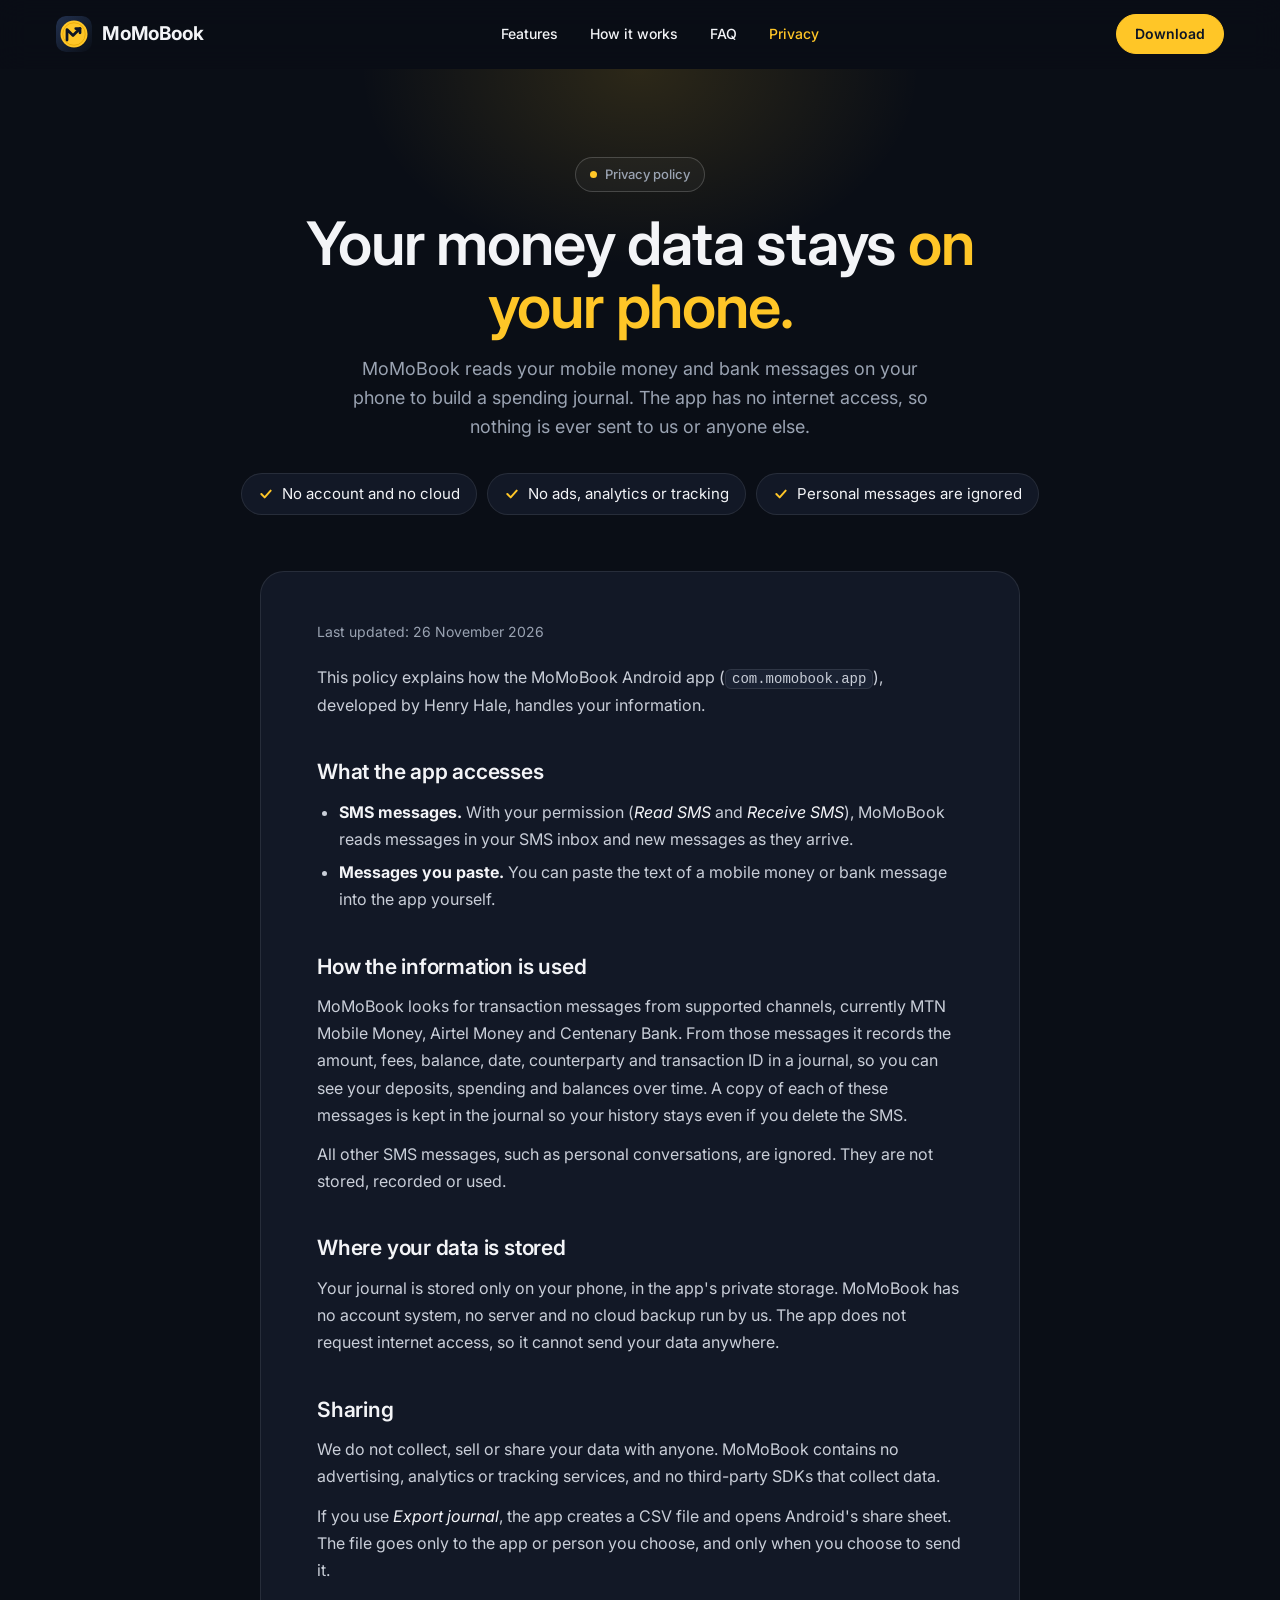
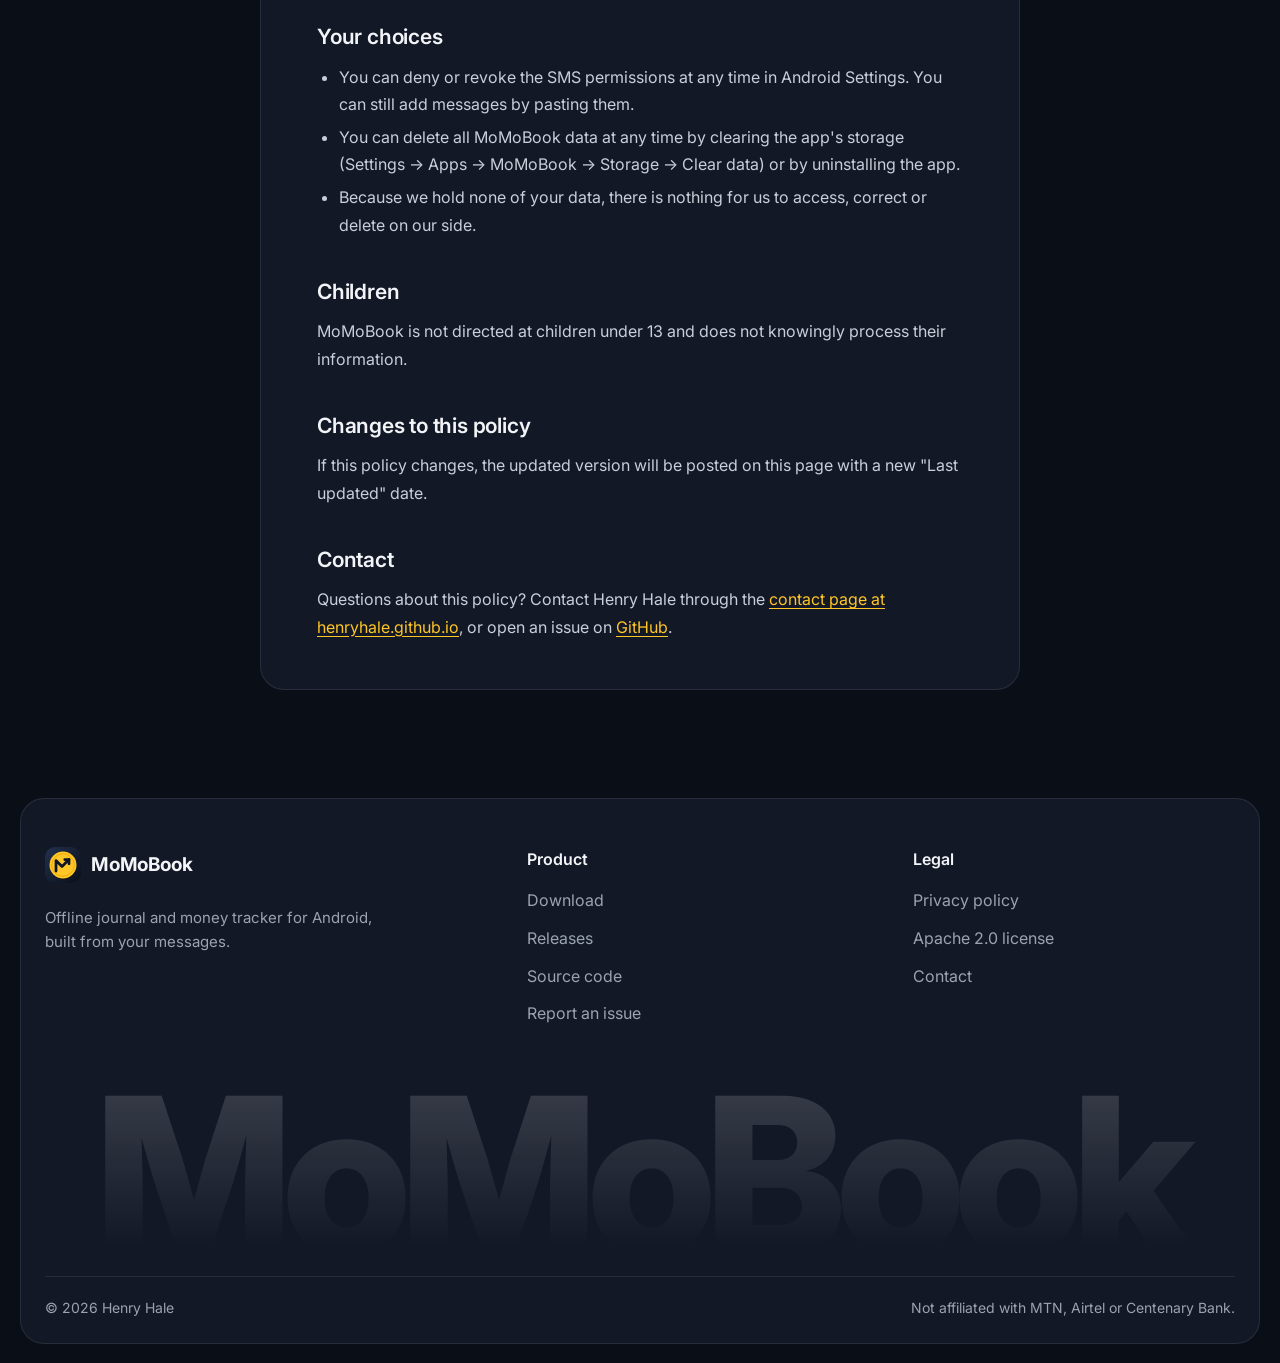
==== docs/privacy.html @ 5faa2815 "feat(site): add landing page and privacy policy" ====
<!doctype html>
<html lang="en">
<head>
  <meta charset="utf-8">
  <meta name="viewport" content="width=device-width, initial-scale=1">
  <title>MoMoBook Privacy Policy</title>
  <meta name="description" content="How MoMoBook handles your messages and money data: everything stays on your phone.">
  <link rel="canonical" href="https://henryhale.github.io/momobook/privacy.html">

  <!-- Open Graph -->
  <meta property="og:type" content="website">
  <meta property="og:site_name" content="MoMoBook">
  <meta property="og:url" content="https://henryhale.github.io/momobook/privacy.html">
  <meta property="og:title" content="MoMoBook Privacy Policy">
  <meta property="og:description" content="Everything stays on your phone. No account, no cloud, no tracking.">
  <meta property="og:image" content="https://henryhale.github.io/momobook/screenshots/home.png">
  <meta property="og:image:width" content="720">
  <meta property="og:image:height" content="1612">
  <meta property="og:image:alt" content="MoMoBook home screen showing wallet balances">
  <meta property="og:locale" content="en_US">

  <!-- Twitter / X -->
  <meta name="twitter:card" content="summary">
  <meta name="twitter:title" content="MoMoBook Privacy Policy">
  <meta name="twitter:description" content="Everything stays on your phone. No account, no cloud, no tracking.">
  <meta name="twitter:image" content="https://henryhale.github.io/momobook/screenshots/home.png">
  <meta name="twitter:image:alt" content="MoMoBook home screen showing wallet balances">

  <meta name="theme-color" content="#0A0E16">
  <link rel="icon" href="logo.svg" type="image/svg+xml">
  <link rel="preconnect" href="https://fonts.googleapis.com">
  <link rel="preconnect" href="https://fonts.gstatic.com" crossorigin>
  <link rel="stylesheet" href="https://fonts.googleapis.com/css2?family=Inter:wght@400;500;600;700;800&display=swap">
  <link rel="stylesheet" href="style.css">
</head>
<body>
  <header class="site-head">
    <div class="wrap">
      <a class="brand" href="./">
        <img src="logo.svg" alt="">
        <b>MoMoBook</b>
      </a>
      <nav class="site-nav" aria-label="Main">
        <a href="./#features">Features</a>
        <a href="./#how">How it works</a>
        <a href="./#faq">FAQ</a>
        <a href="privacy.html" aria-current="page">Privacy</a>
      </nav>
      <a class="btn primary sm" href="https://github.com/henryhale/momobook/releases/latest">Download</a>
    </div>
  </header>

  <main>
    <section class="doc-hero">
      <div class="wrap">
        <span class="eyebrow"><i></i>Privacy policy</span>
        <h1>Your money data stays <span class="accent">on your phone.</span></h1>
        <p class="lead">MoMoBook reads your mobile money and bank messages on your phone to build a spending journal. The app has no internet access, so nothing is ever sent to us or anyone else.</p>
        <ul class="promises">
          <li><svg viewBox="0 0 24 24" fill="none" stroke="currentColor" stroke-width="3" stroke-linecap="round" stroke-linejoin="round" aria-hidden="true"><path d="m5 12 5 5 9-10"/></svg>No account and no cloud</li>
          <li><svg viewBox="0 0 24 24" fill="none" stroke="currentColor" stroke-width="3" stroke-linecap="round" stroke-linejoin="round" aria-hidden="true"><path d="m5 12 5 5 9-10"/></svg>No ads, analytics or tracking</li>
          <li><svg viewBox="0 0 24 24" fill="none" stroke="currentColor" stroke-width="3" stroke-linecap="round" stroke-linejoin="round" aria-hidden="true"><path d="m5 12 5 5 9-10"/></svg>Personal messages are ignored</li>
        </ul>
      </div>
    </section>

    <section class="doc">
      <div class="wrap">
        <article>
          <p class="updated">Last updated: 26 November 2026</p>

          <p>This policy explains how the MoMoBook Android app (<code>com.momobook.app</code>), developed by Henry Hale,
            handles your information.</p>

          <h2>What the app accesses</h2>
          <ul>
            <li><strong>SMS messages.</strong> With your permission (<em>Read SMS</em> and <em>Receive SMS</em>), MoMoBook reads
              messages in your SMS inbox and new messages as they arrive.</li>
            <li><strong>Messages you paste.</strong> You can paste the text of a mobile money or bank message into the app yourself.</li>
          </ul>

          <h2>How the information is used</h2>
          <p>MoMoBook looks for transaction messages from supported channels, currently MTN Mobile Money, Airtel Money and
            Centenary Bank. From those messages it records the amount, fees, balance, date, counterparty and transaction ID
            in a journal, so you can see your deposits, spending and balances over time. A copy of each of these messages is
            kept in the journal so your history stays even if you delete the SMS.</p>
          <p>All other SMS messages, such as personal conversations, are ignored. They are not stored, recorded or used.</p>

          <h2>Where your data is stored</h2>
          <p>Your journal is stored only on your phone, in the app's private storage. MoMoBook has no account system, no
            server and no cloud backup run by us. The app does not request internet access, so it cannot send your data
            anywhere.</p>

          <h2>Sharing</h2>
          <p>We do not collect, sell or share your data with anyone. MoMoBook contains no advertising, analytics or tracking
            services, and no third-party SDKs that collect data.</p>
          <p>If you use <em>Export journal</em>, the app creates a CSV file and opens Android's share sheet. The file goes
            only to the app or person you choose, and only when you choose to send it.</p>

          <h2>Your choices</h2>
          <ul>
            <li>You can deny or revoke the SMS permissions at any time in Android Settings. You can still add messages by pasting them.</li>
            <li>You can delete all MoMoBook data at any time by clearing the app's storage (Settings → Apps → MoMoBook → Storage → Clear data) or by uninstalling the app.</li>
            <li>Because we hold none of your data, there is nothing for us to access, correct or delete on our side.</li>
          </ul>

          <h2>Children</h2>
          <p>MoMoBook is not directed at children under 13 and does not knowingly process their information.</p>

          <h2>Changes to this policy</h2>
          <p>If this policy changes, the updated version will be posted on this page with a new "Last updated" date.</p>

          <h2>Contact</h2>
          <p>Questions about this policy? Contact Henry Hale through the
            <a href="https://henryhale.github.io/contact">contact page at henryhale.github.io</a>, or open an issue on
            <a href="https://github.com/henryhale/momobook/issues">GitHub</a>.</p>
        </article>
      </div>
    </section>
  </main>

  <footer class="site-foot">
    <div class="inner">
      <div class="foot-top">
        <div class="about">
          <a class="brand" href="./"><img src="logo.svg" alt=""><b>MoMoBook</b></a>
          <p>Offline journal and money tracker for Android, built from your messages.</p>
        </div>
        <div>
          <h4>Product</h4>
          <nav aria-label="Product">
            <a href="https://github.com/henryhale/momobook/releases/latest">Download</a>
            <a href="https://github.com/henryhale/momobook/releases">Releases</a>
            <a href="https://github.com/henryhale/momobook">Source code</a>
            <a href="https://github.com/henryhale/momobook/issues">Report an issue</a>
          </nav>
        </div>
        <div>
          <h4>Legal</h4>
          <nav aria-label="Legal">
            <a href="privacy.html">Privacy policy</a>
            <a href="https://github.com/henryhale/momobook/blob/main/LICENSE">Apache 2.0 license</a>
            <a href="https://henryhale.github.io/contact">Contact</a>
          </nav>
        </div>
      </div>
      <div class="wordmark" aria-hidden="true">MoMoBook</div>
      <div class="foot-bottom">
        <span>© 2026 Henry Hale</span>
        <span>Not affiliated with MTN, Airtel or Centenary Bank.</span>
      </div>
    </div>
  </footer>

  <script>
    (function () {
      var head = document.querySelector('.site-head');
      function onScroll() { head.classList.toggle('scrolled', window.scrollY > 8); }
      window.addEventListener('scroll', onScroll, { passive: true });
      onScroll();
    })();
  </script>
</body>
</html>
---- docs/style.css ----
/* MoMoBook site: shared styles for index.html and privacy.html. Dark only. */
:root {
  --yellow: #FFC627;
  --yellow-soft: #FFD24F;
  --yellow-deep: #E5A600;
  --ink: #0E1525;
  --navy: #22314F;
  --bg: #0A0E16;
  --surface: #121826;
  --surface-2: #1A2233;
  --line: rgba(255, 255, 255, .09);
  --line-strong: rgba(255, 255, 255, .18);
  --text: #F3F4F7;
  --muted: #9AA3B2;
  --radius: 24px;
  color-scheme: dark;
}

* { box-sizing: border-box; }
html { -webkit-text-size-adjust: 100%; scroll-behavior: smooth; scroll-padding-top: 84px; }
body {
  margin: 0;
  font: 16px/1.6 "Inter", sans-serif;
  background: var(--bg);
  color: var(--text);
  -webkit-font-smoothing: antialiased;
}
a { color: inherit; }
img { display: block; max-width: 100%; }
h1, h2, h3 { margin: 0; font-weight: 600; letter-spacing: -0.02em; }
p { margin: 0; }
.wrap { max-width: 1200px; margin: 0 auto; padding: 0 16px; }
.accent { color: var(--yellow); }
.muted { color: var(--muted); }

/* ---------- Buttons ---------- */
.btn {
  display: inline-flex; align-items: center; justify-content: center; gap: 8px;
  height: 48px; padding: 0 22px; border-radius: 999px;
  font-weight: 600; font-size: 15px; text-decoration: none; white-space: nowrap;
  border: 1px solid var(--line-strong); color: var(--text); background: transparent;
  transition: background .2s, border-color .2s, color .2s;
}
.btn svg { width: 18px; height: 18px; flex: none; }
.btn:hover { border-color: var(--text); }
.btn.primary { background: var(--yellow); border-color: var(--yellow); color: var(--ink); }
.btn.primary:hover { background: var(--yellow-soft); border-color: var(--yellow-soft); }
.btn.sm { height: 40px; padding: 0 18px; font-size: 14px; }

/* ---------- Header ---------- */
.site-head {
  position: sticky; top: 0; z-index: 50;
  background: rgba(10, 14, 22, .78); backdrop-filter: blur(14px); -webkit-backdrop-filter: blur(14px);
  border-bottom: 1px solid transparent;
}
.site-head.scrolled { border-bottom-color: var(--line); }
.site-head .wrap { display: flex; align-items: center; justify-content: space-between; gap: 16px; height: 68px; }
.brand { display: inline-flex; align-items: center; gap: 10px; text-decoration: none; }
.brand img { width: 36px; height: 36px; border-radius: 10px; }
.brand b { font-size: 19px; letter-spacing: -0.01em; }
.site-nav { display: none; gap: 4px; }
.site-nav a { padding: 10px 14px; font-size: 14px; font-weight: 500; text-decoration: none; color: var(--text); border-radius: 999px; }
.site-nav a:hover, .site-nav a[aria-current="page"] { color: var(--yellow); }
@media (min-width: 820px) { .site-nav { display: flex; } }

/* ---------- Sections ---------- */
section { padding: 56px 0; }
@media (min-width: 960px) { section { padding: 88px 0; } }
.section-head { max-width: 640px; margin: 0 auto 40px; text-align: center; }
.section-head h2 { font-size: clamp(30px, 4.4vw, 46px); line-height: 1.1; margin-bottom: 14px; }
.section-head p { color: var(--muted); font-size: 17px; }
.eyebrow {
  display: inline-flex; align-items: center; gap: 8px; margin-bottom: 20px;
  padding: 6px 14px; border-radius: 999px; font-size: 13px; font-weight: 500;
  border: 1px solid var(--line-strong); color: var(--muted); background: rgba(255, 255, 255, .03);
}
.eyebrow i { width: 7px; height: 7px; border-radius: 50%; background: var(--yellow); }

/* ---------- Hero ---------- */
.hero { padding-top: 64px; padding-bottom: 0; text-align: center; position: relative; overflow: hidden; }
.hero::before {
  content: ""; position: absolute; left: 50%; top: -260px; width: 900px; height: 620px; transform: translateX(-50%);
  background: radial-gradient(closest-side, rgba(255, 198, 39, .16), transparent 70%); pointer-events: none;
}
.hero .wrap { position: relative; }
.hero h1 { font-size: clamp(40px, 7vw, 72px); line-height: 1.04; max-width: 900px; margin: 0 auto 18px; }
.hero .lead { max-width: 620px; margin: 0 auto; font-size: clamp(17px, 2vw, 19px); color: var(--muted); }
.hero .actions { display: flex; gap: 12px; justify-content: center; flex-wrap: wrap; margin: 32px 0 12px; }
.hero .note { font-size: 14px; color: var(--muted); }

/* Three phones; the side ones peek out from behind the centre one. Fades into the page at the bottom. */
.hero-phones {
  position: relative; display: flex; justify-content: center; align-items: flex-start;
  margin-top: 56px; height: 470px; overflow: hidden;
  -webkit-mask-image: linear-gradient(#000 55%, transparent);
  mask-image: linear-gradient(#000 55%, transparent);
}
.hero-phones .phone { width: 250px; }
.hero-phones .side { display: none; }
@media (min-width: 720px) {
  .hero-phones { height: 560px; }
  .hero-phones .phone { width: 290px; }
  .hero-phones .side { display: block; margin-top: 70px; opacity: .85; }
  .hero-phones .side.l { margin-right: -36px; transform: rotate(-5deg); }
  .hero-phones .side.r { margin-left: -36px; transform: rotate(5deg); }
  .hero-phones .center { position: relative; z-index: 2; }
}

/* Phone frame around a screenshot */
.phone {
  flex: none; aspect-ratio: 720 / 1612; padding: 8px; border-radius: 38px;
  background: #05070C; border: 1px solid rgba(255, 255, 255, .1);
  box-shadow: 0 30px 80px rgba(0, 0, 0, .55);
}
.phone img { width: 100%; height: 100%; object-fit: cover; object-position: top; border-radius: 30px; background: #F4F5F8; }

/* ---------- Supported channels strip ---------- */
.channels { padding: 40px 0; border-top: 1px solid var(--line); border-bottom: 1px solid var(--line); }
.channels .wrap { display: flex; flex-wrap: wrap; align-items: center; justify-content: center; gap: 12px 28px; }
.channels .label { font-size: 13px; font-weight: 600; letter-spacing: .06em; text-transform: uppercase; color: var(--muted); }
.channels ul { list-style: none; margin: 0; padding: 0; display: flex; flex-wrap: wrap; justify-content: center; gap: 10px; }
.channels li {
  padding: 8px 16px; border-radius: 999px; font-size: 15px; font-weight: 500;
  background: var(--surface); border: 1px solid var(--line);
}
.channels li.soon { background: transparent; border-style: dashed; color: var(--muted); }

/* ---------- Feature bento ---------- */
.bento { display: grid; gap: 20px; grid-template-columns: 1fr; }
@media (min-width: 760px) { .bento { grid-template-columns: 1fr 1fr; } }
@media (min-width: 1100px) { .bento { grid-template-columns: 1.3fr 1.3fr 1fr; } }
.card {
  background: var(--surface); border: 1px solid var(--line); border-radius: var(--radius);
  padding: 12px; display: flex; flex-direction: column; transition: border-color .2s;
}
.card:hover { border-color: var(--line-strong); }
.card .shot {
  height: 300px; border-radius: 18px; overflow: hidden; position: relative;
  background: radial-gradient(120% 100% at 50% 0%, var(--navy), var(--surface-2));
  display: flex; justify-content: center; padding-top: 28px;
}
.card .shot .phone { width: 210px; height: auto; box-shadow: 0 20px 50px rgba(0, 0, 0, .5); }
.card .body { padding: 22px 12px 10px; }
.card h3 { font-size: 20px; margin-bottom: 8px; }
.card p { color: var(--muted); }

/* The bright card, the site's one loud moment */
.card.bright {
  background: linear-gradient(160deg, var(--yellow) 0%, #F2B200 100%); border-color: transparent; color: var(--ink);
  padding: 28px 24px; justify-content: space-between; min-height: 300px;
}
@media (min-width: 760px) and (max-width: 1099px) { .card.bright { grid-column: span 2; } }
.card.bright .big { font-size: clamp(88px, 12vw, 132px); line-height: .9; font-weight: 700; letter-spacing: -0.05em; }
.card.bright .big small { font-size: .32em; letter-spacing: -0.01em; margin-left: 6px; }
.card.bright h3 { color: var(--ink); }
.card.bright p { color: rgba(14, 21, 37, .75); }

.bento .row2 { display: grid; gap: 20px; grid-template-columns: 1fr; }
@media (min-width: 760px) { .bento .row2 { grid-column: 1 / -1; grid-template-columns: 1fr 1fr; } }

/* ---------- Control center (feature list + phone) ---------- */
.split { display: grid; gap: 48px; align-items: center; }
@media (min-width: 960px) { .split { grid-template-columns: 1fr 1fr; gap: 72px; } }
.split h2 { font-size: clamp(30px, 4.4vw, 46px); line-height: 1.1; margin-bottom: 40px; }
.icon-grid { display: grid; gap: 32px 28px; }
@media (min-width: 560px) { .icon-grid { grid-template-columns: 1fr 1fr; } }
.icon-grid h3 { font-size: 16px; margin: 18px 0 6px; letter-spacing: -0.01em; }
.icon-grid p { font-size: 15px; color: var(--muted); }
.ico {
  width: 46px; height: 46px; border-radius: 13px; display: flex; align-items: center; justify-content: center;
  background: var(--yellow); color: var(--ink); box-shadow: 0 8px 26px rgba(255, 198, 39, .28);
}
.ico svg { width: 22px; height: 22px; }
.split .visual {
  border-radius: 32px; background: radial-gradient(120% 90% at 30% 0%, var(--navy), var(--surface));
  border: 1px solid var(--line); height: 560px; overflow: hidden;
  display: flex; justify-content: center; padding-top: 48px;
  -webkit-mask-image: linear-gradient(#000 70%, transparent); mask-image: linear-gradient(#000 70%, transparent);
}
.split .visual .phone { width: 290px; height: auto; }

/* ---------- Steps ---------- */
.steps { display: grid; gap: 40px; counter-reset: step; }
@media (min-width: 760px) { .steps { grid-template-columns: repeat(3, 1fr); gap: 32px; } }
.step { position: relative; padding: 0 8px; }
.step .num {
  width: 46px; height: 46px; border-radius: 13px; margin-bottom: 28px;
  display: flex; align-items: center; justify-content: center;
  font-size: 22px; font-weight: 700; color: var(--ink); background: var(--yellow);
  box-shadow: 0 8px 26px rgba(255, 198, 39, .28);
}
@media (min-width: 760px) {
  .step:not(:last-child)::after {
    content: ""; position: absolute; top: 23px; left: 70px; right: -16px;
    border-top: 1px dashed var(--line-strong);
  }
}
.step h3 { font-size: 17px; margin-bottom: 6px; }
.step p { color: var(--muted); font-size: 15px; }

/* ---------- FAQ ---------- */
.faq { display: grid; gap: 32px; }
@media (min-width: 960px) { .faq { grid-template-columns: 4fr 7fr; gap: 64px; } }
.faq h2 { font-size: clamp(30px, 4.4vw, 46px); line-height: 1.1; margin-bottom: 14px; }
.faq .intro p { color: var(--muted); }
.faq details { border-bottom: 1px solid var(--line); }
.faq summary {
  list-style: none; cursor: pointer; padding: 22px 0;
  display: flex; justify-content: space-between; align-items: center; gap: 16px;
  font-size: 18px; font-weight: 500;
}
.faq summary::-webkit-details-marker { display: none; }
.faq summary:hover { color: var(--yellow); }
.faq summary .plus { flex: none; width: 22px; height: 22px; transition: transform .2s; }
.faq details[open] summary .plus { transform: rotate(45deg); }
.faq details p { padding: 0 0 22px; color: var(--muted); max-width: 640px; }

/* ---------- CTA ---------- */
.cta {
  position: relative; overflow: hidden; border-radius: 32px;
  background: var(--surface); border: 1px solid var(--line);
  display: grid; gap: 40px; padding: 48px 24px 0;
}
.cta::before {
  content: ""; position: absolute; right: -200px; top: -200px; width: 640px; height: 640px;
  background: radial-gradient(closest-side, rgba(255, 198, 39, .2), transparent 70%); pointer-events: none;
}
.cta > * { position: relative; }
.cta h2 { font-size: clamp(32px, 4.6vw, 48px); line-height: 1.08; margin-bottom: 14px; }
.cta p { color: var(--muted); margin-bottom: 32px; max-width: 460px; }
.cta .actions { display: flex; gap: 12px; flex-wrap: wrap; }
.cta .visual { height: 340px; overflow: hidden; display: flex; justify-content: center; align-items: flex-start; }
.cta .visual .phone { width: 250px; height: auto; }
@media (min-width: 960px) {
  .cta { grid-template-columns: 1fr 1fr; align-items: center; padding: 0 64px; }
  .cta .text { padding: 64px 0; }
  .cta .visual { height: 420px; align-self: end; padding-top: 48px; }
  .cta .visual .phone { width: 280px; }
}

/* ---------- Footer ---------- */
.site-foot { padding: 20px; }
.site-foot .inner {
  max-width: 1240px; margin: 0 auto; border-radius: 24px; overflow: hidden;
  background: var(--surface); border: 1px solid var(--line); padding: 48px 24px 24px;
}
.foot-top { display: grid; gap: 40px; }
@media (min-width: 860px) { .foot-top { grid-template-columns: 1.3fr 1fr 1fr; gap: 64px; } }
.foot-top .about p { color: var(--muted); font-size: 15px; margin-top: 16px; max-width: 360px; }
.foot-top h4 { margin: 0 0 16px; font-size: 16px; font-weight: 600; }
.foot-top nav { display: grid; gap: 12px; }
.foot-top nav a { color: var(--muted); text-decoration: none; }
.foot-top nav a:hover { color: var(--text); }
.wordmark {
  margin: 56px 0 8px; text-align: center; font-weight: 800; letter-spacing: -0.05em; line-height: .85;
  font-size: clamp(64px, 17vw, 230px); user-select: none;
  background: linear-gradient(180deg, rgba(255, 255, 255, .16), rgba(255, 255, 255, 0) 90%);
  -webkit-background-clip: text; background-clip: text; color: transparent;
}
.foot-bottom {
  display: flex; flex-wrap: wrap; justify-content: space-between; gap: 8px 24px;
  font-size: 14px; color: var(--muted); border-top: 1px solid var(--line); padding-top: 20px;
}

/* ---------- Privacy page ---------- */
.doc-hero { padding-bottom: 32px; text-align: center; position: relative; overflow: hidden; }
.doc-hero::before {
  content: ""; position: absolute; left: 50%; top: -280px; width: 800px; height: 560px; transform: translateX(-50%);
  background: radial-gradient(closest-side, rgba(255, 198, 39, .14), transparent 70%); pointer-events: none;
}
.doc-hero .wrap { position: relative; }
.doc-hero h1 { font-size: clamp(38px, 6vw, 60px); line-height: 1.06; max-width: 760px; margin: 0 auto 16px; }
.doc-hero .lead { max-width: 600px; margin: 0 auto; color: var(--muted); font-size: 18px; }
.promises { list-style: none; padding: 0; margin: 32px 0 0; display: flex; flex-wrap: wrap; justify-content: center; gap: 10px; }
.promises li {
  display: inline-flex; align-items: center; gap: 8px; padding: 8px 16px; border-radius: 999px;
  background: var(--surface); border: 1px solid var(--line); font-size: 15px;
}
.promises svg { width: 16px; height: 16px; color: var(--yellow); }
.doc { padding-top: 24px; }
.doc article {
  max-width: 760px; margin: 0 auto; background: var(--surface); border: 1px solid var(--line);
  border-radius: var(--radius); padding: 32px 22px;
}
@media (min-width: 760px) { .doc article { padding: 48px 56px; } }
.doc .updated { font-size: 14px; color: var(--muted); margin-bottom: 20px; }
.doc h2 { font-size: 21px; margin: 36px 0 10px; letter-spacing: -0.01em; }
.doc p, .doc li { color: #C9CED8; line-height: 1.7; }
.doc p + p { margin-top: 12px; }
.doc strong, .doc em { color: var(--text); }
.doc ul { padding-left: 22px; margin: 0; }
.doc li { margin: 6px 0; }
.doc a { color: var(--yellow); text-underline-offset: 3px; }
.doc code { font-size: 14px; background: var(--surface-2); border: 1px solid var(--line); border-radius: 6px; padding: 1px 6px; }

@media (prefers-reduced-motion: reduce) {
  html { scroll-behavior: auto; }
  * { transition: none !important; }
}
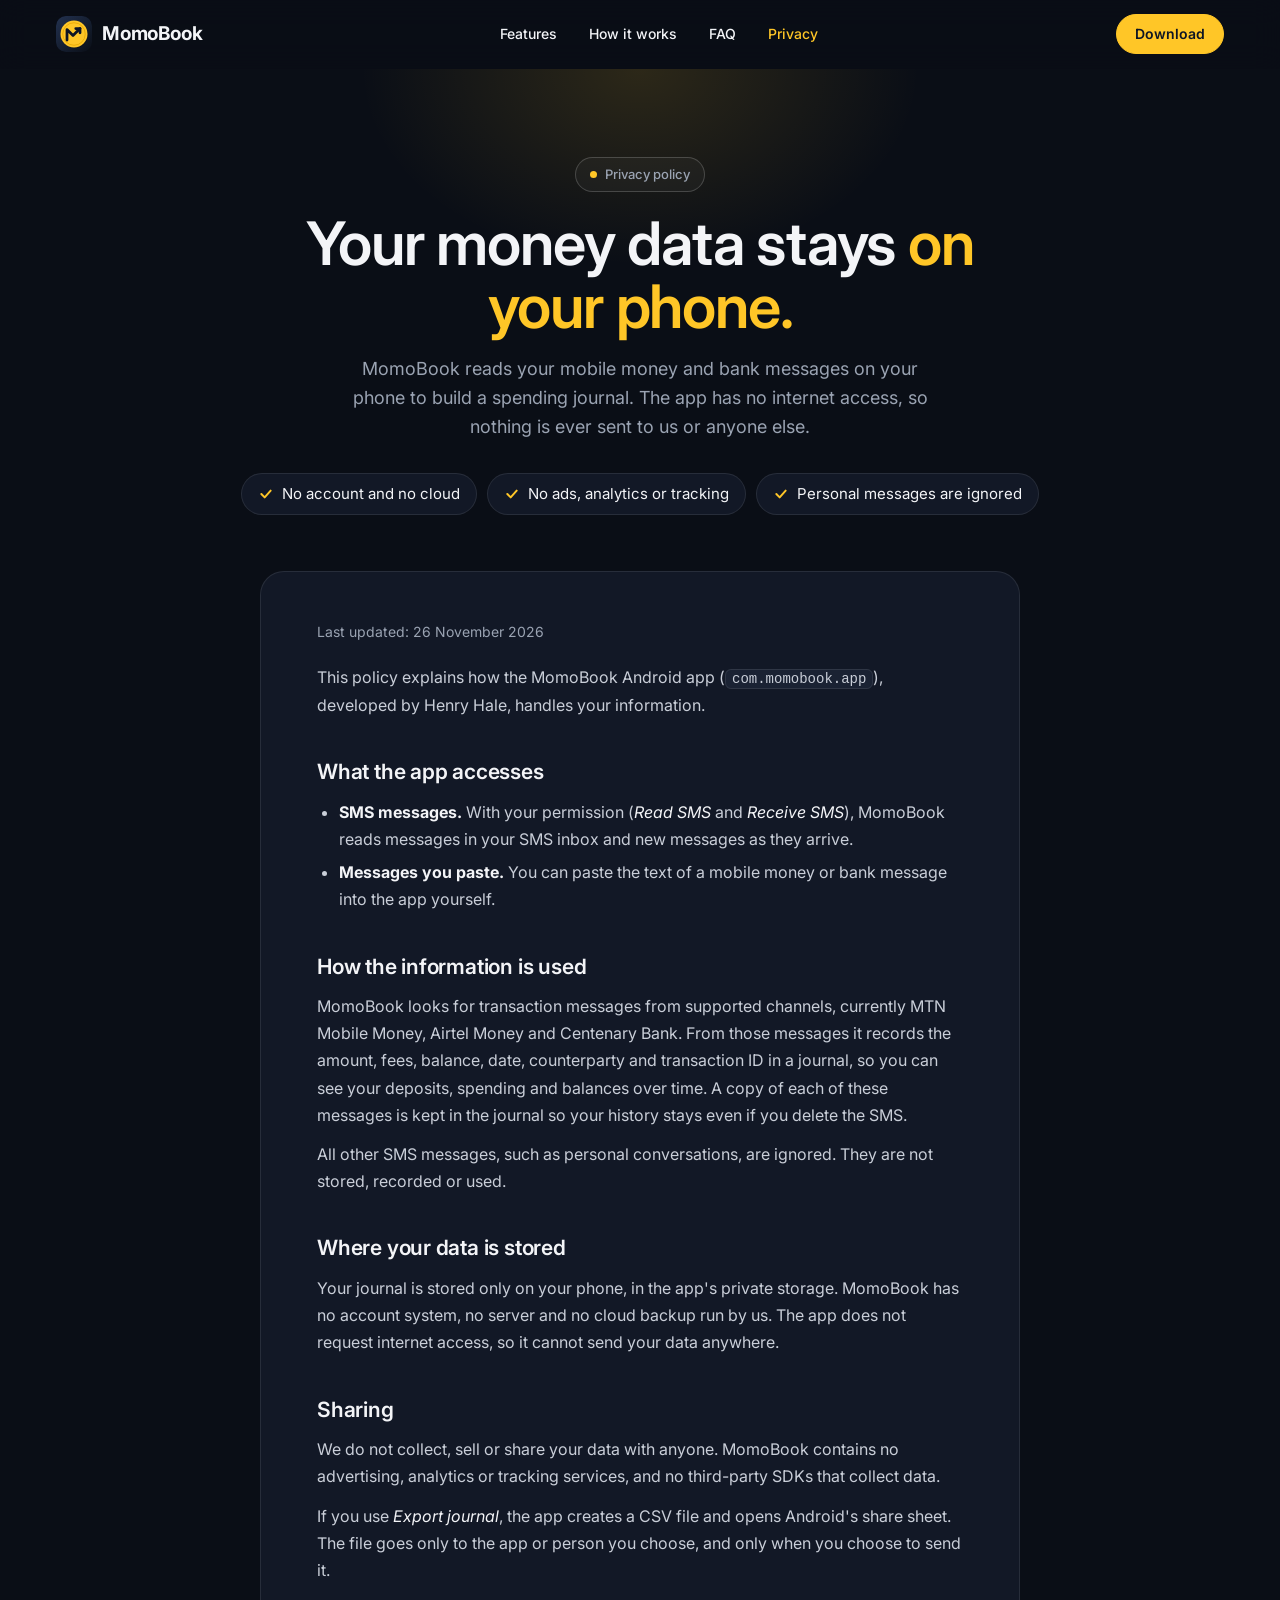
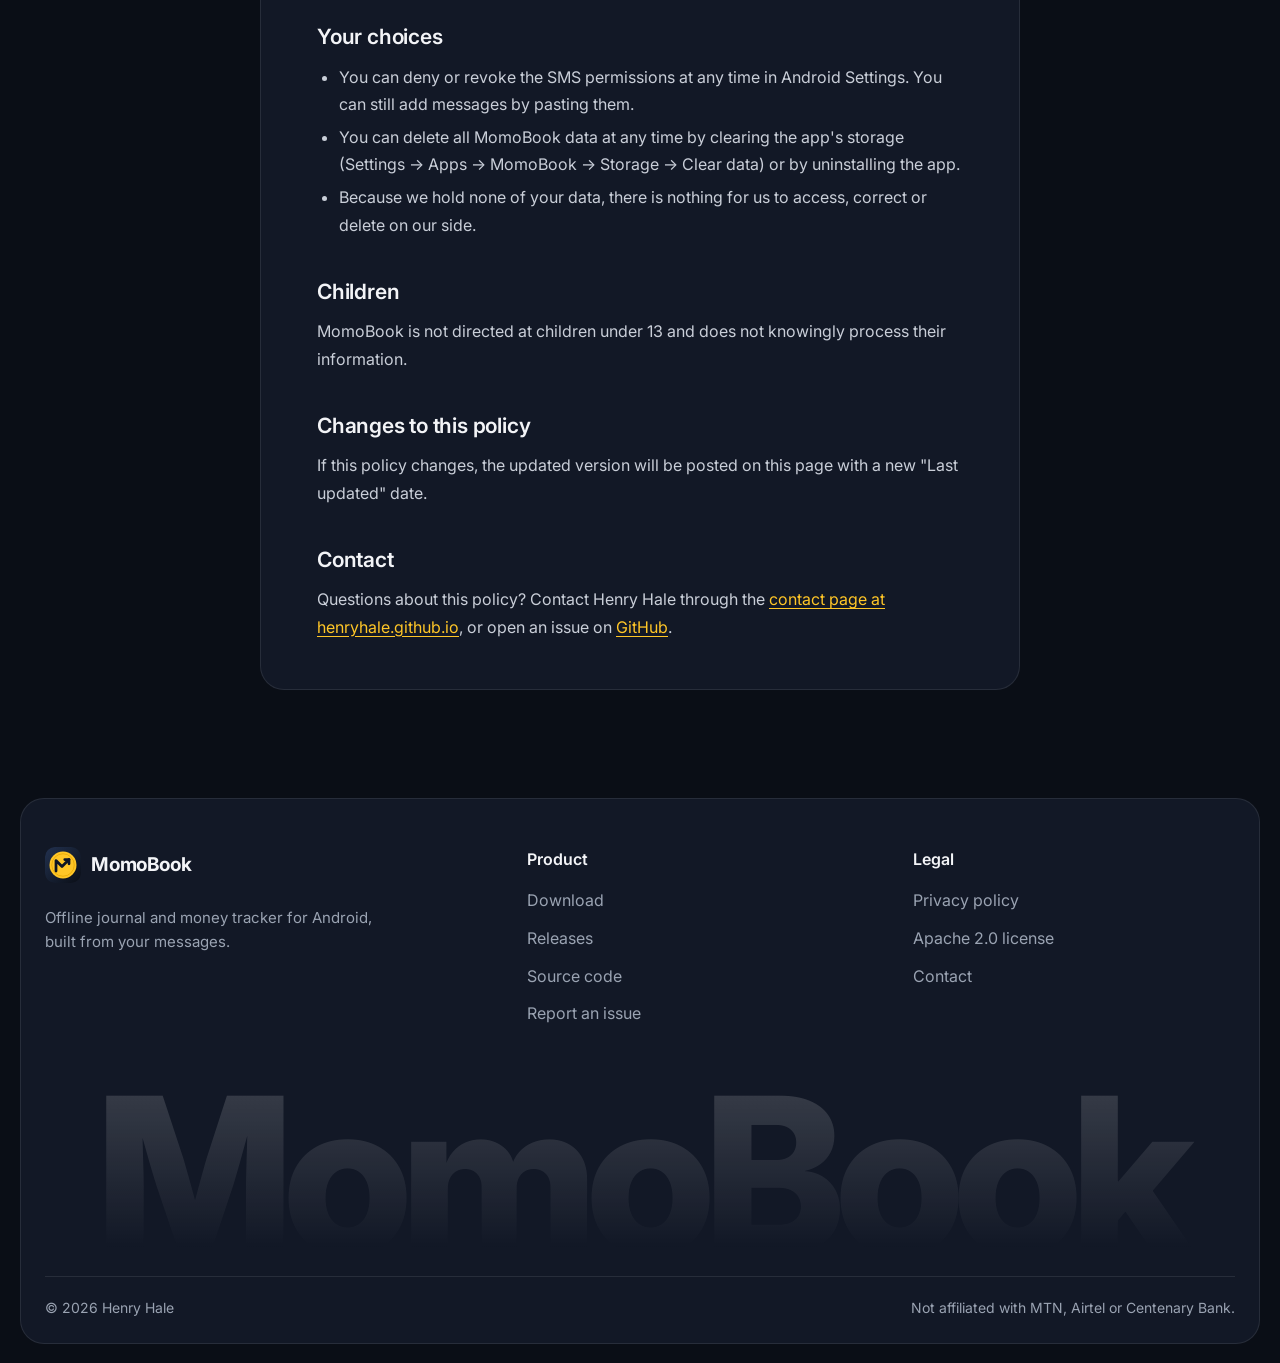
==== commit 6dc45508: "chore: rename MoMoBook to MomoBook" ====
--- a/docs/privacy.html
+++ b/docs/privacy.html
@@ -3,28 +3,28 @@
 <head>
   <meta charset="utf-8">
   <meta name="viewport" content="width=device-width, initial-scale=1">
-  <title>MoMoBook Privacy Policy</title>
-  <meta name="description" content="How MoMoBook handles your messages and money data: everything stays on your phone.">
+  <title>MomoBook Privacy Policy</title>
+  <meta name="description" content="How MomoBook handles your messages and money data: everything stays on your phone.">
   <link rel="canonical" href="https://henryhale.github.io/momobook/privacy.html">
 
   <!-- Open Graph -->
   <meta property="og:type" content="website">
-  <meta property="og:site_name" content="MoMoBook">
+  <meta property="og:site_name" content="MomoBook">
   <meta property="og:url" content="https://henryhale.github.io/momobook/privacy.html">
-  <meta property="og:title" content="MoMoBook Privacy Policy">
+  <meta property="og:title" content="MomoBook Privacy Policy">
   <meta property="og:description" content="Everything stays on your phone. No account, no cloud, no tracking.">
   <meta property="og:image" content="https://henryhale.github.io/momobook/screenshots/home.png">
   <meta property="og:image:width" content="720">
   <meta property="og:image:height" content="1612">
-  <meta property="og:image:alt" content="MoMoBook home screen showing wallet balances">
+  <meta property="og:image:alt" content="MomoBook home screen showing wallet balances">
   <meta property="og:locale" content="en_US">
 
   <!-- Twitter / X -->
   <meta name="twitter:card" content="summary">
-  <meta name="twitter:title" content="MoMoBook Privacy Policy">
+  <meta name="twitter:title" content="MomoBook Privacy Policy">
   <meta name="twitter:description" content="Everything stays on your phone. No account, no cloud, no tracking.">
   <meta name="twitter:image" content="https://henryhale.github.io/momobook/screenshots/home.png">
-  <meta name="twitter:image:alt" content="MoMoBook home screen showing wallet balances">
+  <meta name="twitter:image:alt" content="MomoBook home screen showing wallet balances">
 
   <meta name="theme-color" content="#0A0E16">
   <link rel="icon" href="logo.svg" type="image/svg+xml">
@@ -38,7 +38,7 @@
     <div class="wrap">
       <a class="brand" href="./">
         <img src="logo.svg" alt="">
-        <b>MoMoBook</b>
+        <b>MomoBook</b>
       </a>
       <nav class="site-nav" aria-label="Main">
         <a href="./#features">Features</a>
@@ -55,7 +55,7 @@
       <div class="wrap">
         <span class="eyebrow"><i></i>Privacy policy</span>
         <h1>Your money data stays <span class="accent">on your phone.</span></h1>
-        <p class="lead">MoMoBook reads your mobile money and bank messages on your phone to build a spending journal. The app has no internet access, so nothing is ever sent to us or anyone else.</p>
+        <p class="lead">MomoBook reads your mobile money and bank messages on your phone to build a spending journal. The app has no internet access, so nothing is ever sent to us or anyone else.</p>
         <ul class="promises">
           <li><svg viewBox="0 0 24 24" fill="none" stroke="currentColor" stroke-width="3" stroke-linecap="round" stroke-linejoin="round" aria-hidden="true"><path d="m5 12 5 5 9-10"/></svg>No account and no cloud</li>
           <li><svg viewBox="0 0 24 24" fill="none" stroke="currentColor" stroke-width="3" stroke-linecap="round" stroke-linejoin="round" aria-hidden="true"><path d="m5 12 5 5 9-10"/></svg>No ads, analytics or tracking</li>
@@ -69,30 +69,30 @@
         <article>
           <p class="updated">Last updated: 26 November 2026</p>
 
-          <p>This policy explains how the MoMoBook Android app (<code>com.momobook.app</code>), developed by Henry Hale,
+          <p>This policy explains how the MomoBook Android app (<code>com.momobook.app</code>), developed by Henry Hale,
             handles your information.</p>
 
           <h2>What the app accesses</h2>
           <ul>
-            <li><strong>SMS messages.</strong> With your permission (<em>Read SMS</em> and <em>Receive SMS</em>), MoMoBook reads
+            <li><strong>SMS messages.</strong> With your permission (<em>Read SMS</em> and <em>Receive SMS</em>), MomoBook reads
               messages in your SMS inbox and new messages as they arrive.</li>
             <li><strong>Messages you paste.</strong> You can paste the text of a mobile money or bank message into the app yourself.</li>
           </ul>
 
           <h2>How the information is used</h2>
-          <p>MoMoBook looks for transaction messages from supported channels, currently MTN Mobile Money, Airtel Money and
+          <p>MomoBook looks for transaction messages from supported channels, currently MTN Mobile Money, Airtel Money and
             Centenary Bank. From those messages it records the amount, fees, balance, date, counterparty and transaction ID
             in a journal, so you can see your deposits, spending and balances over time. A copy of each of these messages is
             kept in the journal so your history stays even if you delete the SMS.</p>
           <p>All other SMS messages, such as personal conversations, are ignored. They are not stored, recorded or used.</p>
 
           <h2>Where your data is stored</h2>
-          <p>Your journal is stored only on your phone, in the app's private storage. MoMoBook has no account system, no
+          <p>Your journal is stored only on your phone, in the app's private storage. MomoBook has no account system, no
             server and no cloud backup run by us. The app does not request internet access, so it cannot send your data
             anywhere.</p>
 
           <h2>Sharing</h2>
-          <p>We do not collect, sell or share your data with anyone. MoMoBook contains no advertising, analytics or tracking
+          <p>We do not collect, sell or share your data with anyone. MomoBook contains no advertising, analytics or tracking
             services, and no third-party SDKs that collect data.</p>
           <p>If you use <em>Export journal</em>, the app creates a CSV file and opens Android's share sheet. The file goes
             only to the app or person you choose, and only when you choose to send it.</p>
@@ -100,12 +100,12 @@
           <h2>Your choices</h2>
           <ul>
             <li>You can deny or revoke the SMS permissions at any time in Android Settings. You can still add messages by pasting them.</li>
-            <li>You can delete all MoMoBook data at any time by clearing the app's storage (Settings → Apps → MoMoBook → Storage → Clear data) or by uninstalling the app.</li>
+            <li>You can delete all MomoBook data at any time by clearing the app's storage (Settings → Apps → MomoBook → Storage → Clear data) or by uninstalling the app.</li>
             <li>Because we hold none of your data, there is nothing for us to access, correct or delete on our side.</li>
           </ul>
 
           <h2>Children</h2>
-          <p>MoMoBook is not directed at children under 13 and does not knowingly process their information.</p>
+          <p>MomoBook is not directed at children under 13 and does not knowingly process their information.</p>
 
           <h2>Changes to this policy</h2>
           <p>If this policy changes, the updated version will be posted on this page with a new "Last updated" date.</p>
@@ -123,7 +123,7 @@
     <div class="inner">
       <div class="foot-top">
         <div class="about">
-          <a class="brand" href="./"><img src="logo.svg" alt=""><b>MoMoBook</b></a>
+          <a class="brand" href="./"><img src="logo.svg" alt=""><b>MomoBook</b></a>
           <p>Offline journal and money tracker for Android, built from your messages.</p>
         </div>
         <div>
@@ -144,7 +144,7 @@
           </nav>
         </div>
       </div>
-      <div class="wordmark" aria-hidden="true">MoMoBook</div>
+      <div class="wordmark" aria-hidden="true">MomoBook</div>
       <div class="foot-bottom">
         <span>© 2026 Henry Hale</span>
         <span>Not affiliated with MTN, Airtel or Centenary Bank.</span>
--- a/docs/style.css
+++ b/docs/style.css
@@ -1,4 +1,4 @@
-/* MoMoBook site: shared styles for index.html and privacy.html. Dark only. */
+/* MomoBook site: shared styles for index.html and privacy.html. Dark only. */
 :root {
   --yellow: #FFC627;
   --yellow-soft: #FFD24F;
@@ -137,9 +137,13 @@
 .card .shot {
   height: 300px; border-radius: 18px; overflow: hidden; position: relative;
   background: radial-gradient(120% 100% at 50% 0%, var(--navy), var(--surface-2));
-  display: flex; justify-content: center; padding-top: 28px;
-}
-.card .shot .phone { width: 210px; height: auto; box-shadow: 0 20px 50px rgba(0, 0, 0, .5); }
+  display: flex; justify-content: center; align-items: flex-start; padding-top: 32px;
+}
+/* Full-size phone, cropped by the panel's bottom edge and faded out, like the hero. */
+.card .shot .phone {
+  width: 240px; height: auto; box-shadow: 0 20px 50px rgba(0, 0, 0, .5);
+  -webkit-mask-image: linear-gradient(#000 140px, transparent 268px); mask-image: linear-gradient(#000 140px, transparent 268px);
+}
 .card .body { padding: 22px 12px 10px; }
 .card h3 { font-size: 20px; margin-bottom: 8px; }
 .card p { color: var(--muted); }
@@ -174,7 +178,7 @@
 .split .visual {
   border-radius: 32px; background: radial-gradient(120% 90% at 30% 0%, var(--navy), var(--surface));
   border: 1px solid var(--line); height: 560px; overflow: hidden;
-  display: flex; justify-content: center; padding-top: 48px;
+  display: flex; justify-content: center; align-items: flex-start; padding-top: 48px;
   -webkit-mask-image: linear-gradient(#000 70%, transparent); mask-image: linear-gradient(#000 70%, transparent);
 }
 .split .visual .phone { width: 290px; height: auto; }
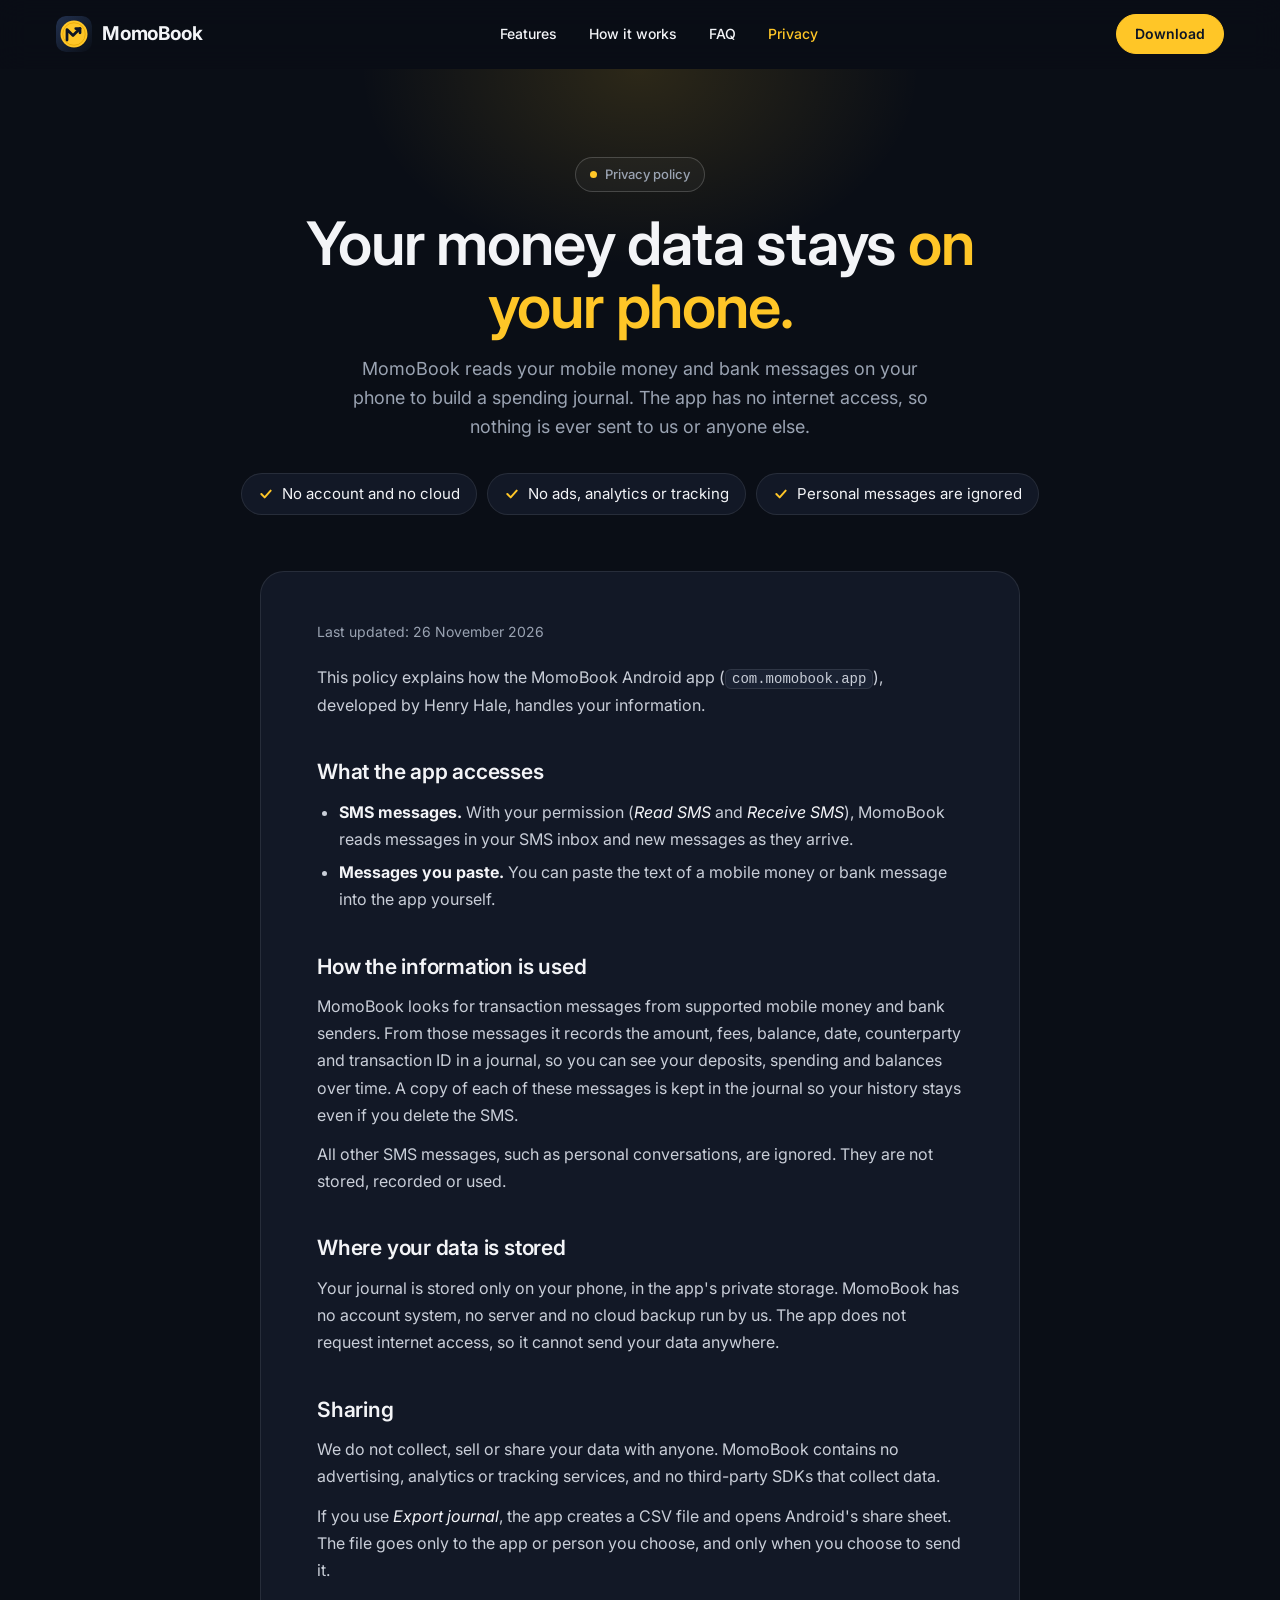
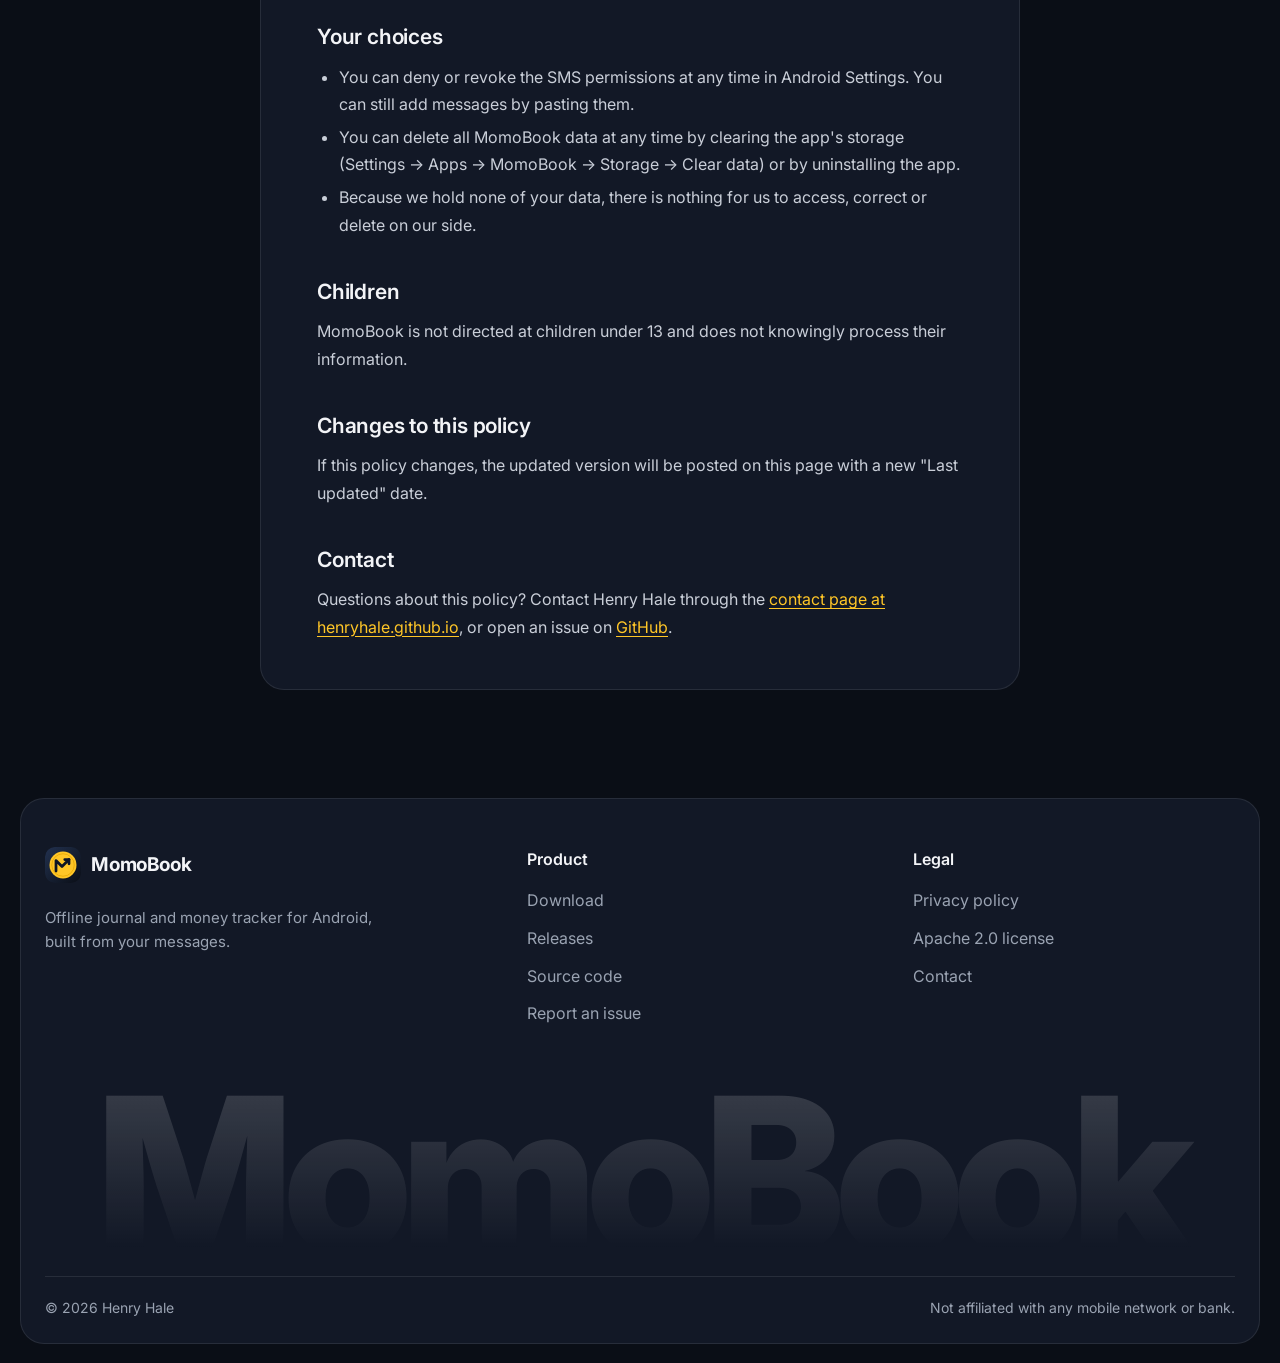
==== commit df79be14: "chore: describe supported messages as mobile money and bank SMS" ====
--- a/docs/privacy.html
+++ b/docs/privacy.html
@@ -80,8 +80,8 @@
           </ul>
 
           <h2>How the information is used</h2>
-          <p>MomoBook looks for transaction messages from supported channels, currently MTN Mobile Money, Airtel Money and
-            Centenary Bank. From those messages it records the amount, fees, balance, date, counterparty and transaction ID
+          <p>MomoBook looks for transaction messages from supported mobile money and bank senders.
+            From those messages it records the amount, fees, balance, date, counterparty and transaction ID
             in a journal, so you can see your deposits, spending and balances over time. A copy of each of these messages is
             kept in the journal so your history stays even if you delete the SMS.</p>
           <p>All other SMS messages, such as personal conversations, are ignored. They are not stored, recorded or used.</p>
@@ -147,7 +147,7 @@
       <div class="wordmark" aria-hidden="true">MomoBook</div>
       <div class="foot-bottom">
         <span>© 2026 Henry Hale</span>
-        <span>Not affiliated with MTN, Airtel or Centenary Bank.</span>
+        <span>Not affiliated with any mobile network or bank.</span>
       </div>
     </div>
   </footer>
